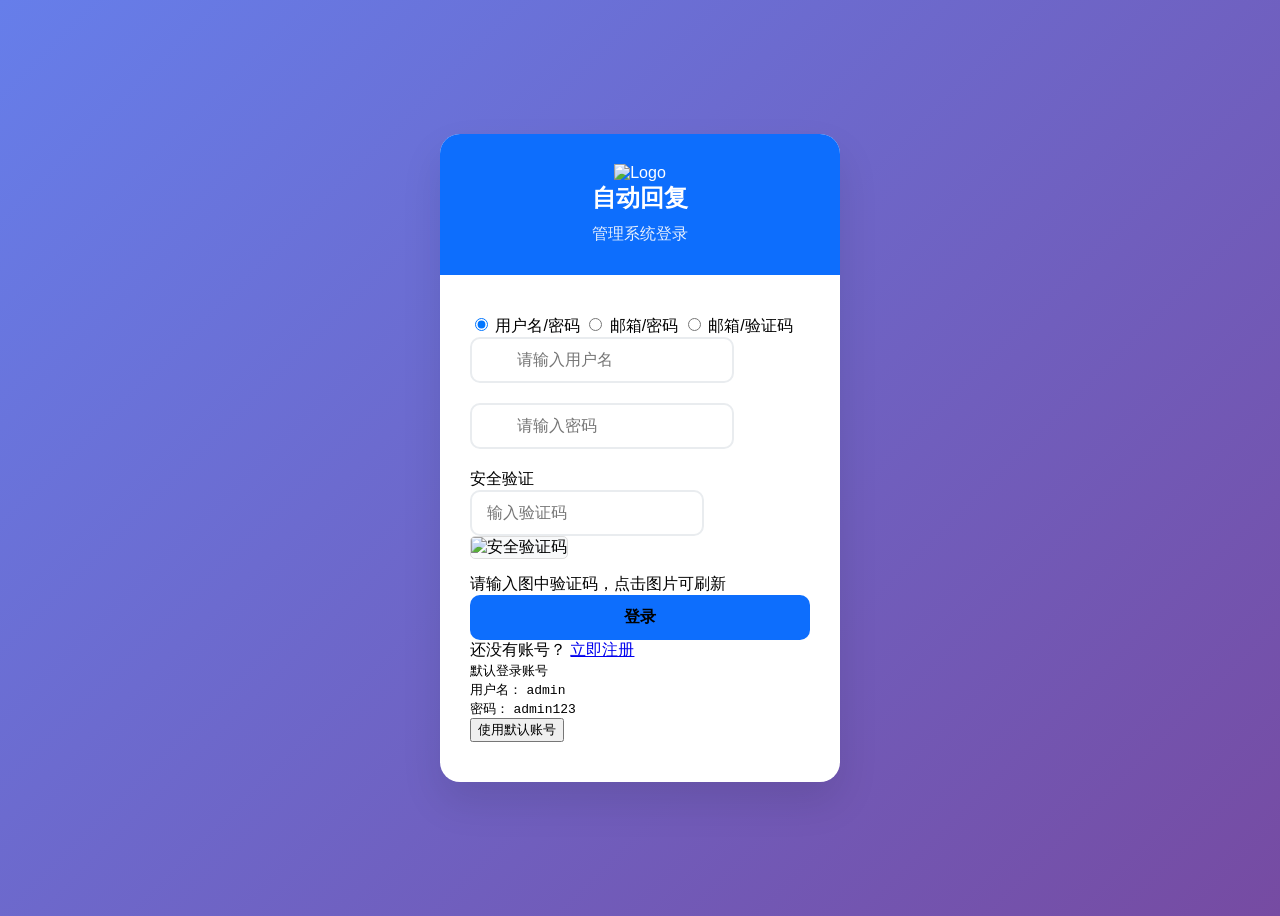
==== static/login.html @ 83820565 "feat: 发货规则支持商品ID绑定，API参数支持买家名称 - 发货规则新增item_ids字段，支持多选绑定商品（优先于关键词匹配） - API动态参数新增{buyer_name}/{send_u" ====
<!DOCTYPE html>
<html lang="zh-CN">
<head>
  <meta charset="UTF-8">
  <meta name="viewport" content="width=device-width, initial-scale=1.0">
  <title>登录 - 自动回复管理系统</title>
  <link rel="icon" type="image/png" href="/static/favicon.png">
  <link rel="stylesheet" href="/static/lib/bootstrap/bootstrap.min.css">
  <link rel="stylesheet" href="/static/lib/bootstrap-icons/bootstrap-icons.css">
  <style>
    :root {
      --primary-color: #0d6efd;
      --secondary-color: #6c757d;
      --success-color: #198754;
      --danger-color: #dc3545;
    }
    
    body {
      font-family: 'Segoe UI', Tahoma, Geneva, Verdana, sans-serif;
      background: linear-gradient(135deg, #667eea 0%, #764ba2 100%);
      min-height: 100vh;
      display: flex;
      align-items: center;
      justify-content: center;
    }
    
    .login-container {
      background: white;
      border-radius: 20px;
      box-shadow: 0 20px 40px rgba(0,0,0,0.1);
      overflow: hidden;
      width: 100%;
      max-width: 400px;
    }
    
    .login-header {
      background: var(--primary-color);
      color: white;
      padding: 30px;
      text-align: center;
    }
    
    .login-header h2 {
      margin: 0;
      font-weight: 600;
    }
    
    .login-header p {
      margin: 10px 0 0 0;
      opacity: 0.9;
    }
    
    .login-body {
      padding: 40px 30px;
    }
    
    .form-control {
      border-radius: 10px;
      border: 2px solid #e9ecef;
      padding: 12px 15px;
      font-size: 16px;
      transition: all 0.3s ease;
    }
    
    .form-control:focus {
      border-color: var(--primary-color);
      box-shadow: 0 0 0 0.25rem rgba(13, 110, 253, 0.25);
    }
    
    .btn-login {
      background: var(--primary-color);
      border: none;
      border-radius: 10px;
      padding: 12px;
      font-size: 16px;
      font-weight: 600;
      width: 100%;
      transition: all 0.3s ease;
    }
    
    .btn-login:hover {
      background: #0b5ed7;
      transform: translateY(-2px);
    }
    
    .input-group {
      position: relative;
      margin-bottom: 20px;
    }
    
    .input-group i {
      position: absolute;
      left: 15px;
      top: 50%;
      transform: translateY(-50%);
      color: var(--secondary-color);
      z-index: 10;
    }
    
    .input-group .form-control {
      padding-left: 45px;
    }
    
    .alert {
      border-radius: 10px;
      border: none;
    }
    
    .loading {
      display: none;
    }
    
    .loading.show {
      display: inline-block;
    }
  </style>
</head>
<body>
  <div class="login-container">
    <div class="login-header">
      <img src="/static/favicon.png" alt="Logo" height="64" class="mb-3">
      <h2>自动回复</h2>
      <p>管理系统登录</p>
    </div>
    
    <div class="login-body">
      <!-- 登录方式选择 -->
      <div class="login-tabs mb-4">
        <div class="btn-group w-100" role="group">
          <input type="radio" class="btn-check" name="loginType" id="usernameLogin" value="username" checked>
          <label class="btn btn-outline-primary" for="usernameLogin">用户名/密码</label>

          <input type="radio" class="btn-check" name="loginType" id="emailPasswordLogin" value="email-password">
          <label class="btn btn-outline-primary" for="emailPasswordLogin">邮箱/密码</label>

          <input type="radio" class="btn-check" name="loginType" id="emailCodeLogin" value="email-code">
          <label class="btn btn-outline-primary" for="emailCodeLogin">邮箱/验证码</label>
        </div>
      </div>

      <form id="loginForm">
        <!-- 用户名/密码登录 -->
        <div id="usernameLoginForm" class="login-form-section">
          <div class="input-group">
            <i class="bi bi-person-fill"></i>
            <input type="text" class="form-control" id="username" placeholder="请输入用户名">
          </div>

          <div class="input-group">
            <i class="bi bi-lock-fill"></i>
            <input type="password" class="form-control" id="password" placeholder="请输入密码">
          </div>
          
          <!-- 登录验证码 -->
          <div id="securityCaptchaSection" class="mb-3">
            <label class="form-label"><i class="bi bi-shield-check text-primary me-1"></i>安全验证</label>
            <div class="row g-2">
              <div class="col-7">
                <input type="text" class="form-control" id="securityCaptchaCode" placeholder="输入验证码" maxlength="4" autocomplete="off">
              </div>
              <div class="col-5">
                <div class="captcha-container" style="position: relative; height: 38px;">
                  <img id="securityCaptchaImage" src="" alt="安全验证码"
                       style="width: 100%; height: 100%; border: 1px solid #ddd; border-radius: 5px; cursor: pointer; object-fit: contain; background: #f8f9fa;"
                       onclick="refreshSecurityCaptcha()" title="点击刷新验证码">
                  <div id="securityCaptchaLoading" style="display: none; position: absolute; top: 50%; left: 50%; transform: translate(-50%, -50%);">
                    <div class="spinner-border spinner-border-sm text-primary" role="status"></div>
                  </div>
                </div>
              </div>
            </div>
            <div class="form-text text-muted">
              <i class="bi bi-info-circle me-1"></i>请输入图中验证码，点击图片可刷新
            </div>
          </div>
        </div>

        <!-- 邮箱/密码登录 -->
        <div id="emailPasswordLoginForm" class="login-form-section" style="display: none;">
          <div class="input-group">
            <i class="bi bi-envelope-fill"></i>
            <input type="email" class="form-control" id="emailForPassword" placeholder="请输入邮箱地址">
          </div>

          <div class="input-group">
            <i class="bi bi-lock-fill"></i>
            <input type="password" class="form-control" id="emailPassword" placeholder="请输入密码">
          </div>
          
          <!-- 登录验证码（邮箱密码登录用） -->
          <div id="emailSecurityCaptchaSection" class="mb-3">
            <label class="form-label"><i class="bi bi-shield-check text-primary me-1"></i>安全验证</label>
            <div class="row g-2">
              <div class="col-7">
                <input type="text" class="form-control" id="emailSecurityCaptchaCode" placeholder="输入验证码" maxlength="4" autocomplete="off">
              </div>
              <div class="col-5">
                <div class="captcha-container" style="position: relative; height: 38px;">
                  <img id="emailSecurityCaptchaImage" src="" alt="安全验证码"
                       style="width: 100%; height: 100%; border: 1px solid #ddd; border-radius: 5px; cursor: pointer; object-fit: contain; background: #f8f9fa;"
                       onclick="refreshEmailSecurityCaptcha()" title="点击刷新验证码">
                  <div id="emailSecurityCaptchaLoading" style="display: none; position: absolute; top: 50%; left: 50%; transform: translate(-50%, -50%);">
                    <div class="spinner-border spinner-border-sm text-primary" role="status"></div>
                  </div>
                </div>
              </div>
            </div>
            <div class="form-text text-muted">
              <i class="bi bi-info-circle me-1"></i>请输入图中验证码，点击图片可刷新
            </div>
          </div>
        </div>

        <!-- 邮箱/验证码登录 -->
        <div id="emailCodeLoginForm" class="login-form-section" style="display: none;">
          <div class="input-group">
            <i class="bi bi-envelope-fill"></i>
            <input type="email" class="form-control" id="emailForCode" placeholder="请输入邮箱地址">
          </div>

          <!-- 图形验证码 -->
          <div class="mb-3">
            <label class="form-label">图形验证码</label>
            <div class="row g-2">
              <div class="col-7">
                <input type="text" class="form-control" id="captchaCode" placeholder="输入4位验证码" maxlength="4">
              </div>
              <div class="col-5">
                <div class="captcha-container" style="position: relative;">
                  <img id="captchaImage" src="" alt="图形验证码"
                       style="width: 100%; height: 38px; border: 1px solid #ddd; border-radius: 5px; cursor: pointer;"
                       onclick="refreshCaptcha()">
                  <div id="captchaLoading" class="text-center" style="display: none; position: absolute; top: 50%; left: 50%; transform: translate(-50%, -50%);">
                    <div class="spinner-border spinner-border-sm" role="status"></div>
                  </div>
                </div>
              </div>
            </div>
            <div class="form-text">
              <span id="captchaStatus">请输入图形验证码，点击图片可刷新</span>
            </div>
          </div>

          <!-- 邮箱验证码 -->
          <div class="input-group">
            <input type="text" class="form-control" id="verificationCode" placeholder="输入6位验证码" maxlength="6">
            <button type="button" class="btn btn-outline-secondary" id="sendCodeBtn" onclick="sendVerificationCode()" disabled>
              发送验证码
            </button>
          </div>
          <div class="form-text mb-3">
            <span id="codeStatus">请先验证图形验证码</span>
          </div>
        </div>

        <div id="errorAlert" class="alert alert-danger d-none" role="alert">
          <i class="bi bi-exclamation-triangle-fill me-2"></i>
          <span id="errorMessage"></span>
        </div>

        <button type="submit" class="btn btn-primary btn-login">
          <span class="loading spinner-border spinner-border-sm me-2" role="status"></span>
          <span id="loginText">登录</span>
        </button>
      </form>

      <!-- 注册链接 -->
      <div id="registerSection" class="text-center mt-3">
        <span class="text-muted">还没有账号？</span>
        <a href="/register.html" class="text-decoration-none">
          <i class="bi bi-person-plus me-1"></i>立即注册
        </a>
      </div>

      <!-- 默认账号提示 -->
      <div id="defaultLoginInfo" class="mt-4 p-3 bg-light rounded-3">
        <div class="text-center">
          <small class="text-muted">
            <i class="bi bi-info-circle me-1"></i>
            默认登录账号
          </small>
        </div>
        <div class="mt-2">
          <div class="d-flex justify-content-between align-items-center mb-1">
            <small class="text-muted">用户名：</small>
            <code class="bg-white px-2 py-1 rounded">admin</code>
          </div>
          <div class="d-flex justify-content-between align-items-center">
            <small class="text-muted">密码：</small>
            <code class="bg-white px-2 py-1 rounded">admin123</code>
          </div>
        </div>
        <div class="text-center mt-2">
          <button type="button" class="btn btn-sm btn-outline-primary" onclick="fillDefaultCredentials()">
            <i class="bi bi-arrow-down-circle me-1"></i>
            使用默认账号
          </button>
        </div>
      </div>

    </div>
  </div>

  <script src="/static/lib/bootstrap/bootstrap.bundle.min.js"></script>
  <script>
    const loginForm = document.getElementById('loginForm');
    const errorAlert = document.getElementById('errorAlert');
    const errorMessage = document.getElementById('errorMessage');
    const loading = document.querySelector('.loading');
    const loginText = document.getElementById('loginText');

    // 安全验证码相关变量
    let securityCaptchaId = null;
    let emailSecurityCaptchaId = null;
    let securityCaptchaRequired = true;  // 默认需要验证码，会通过API检查
    let loginCaptchaEnabled = true;  // 登录验证码是否启用

    // 检查登录验证码是否启用
    async function checkLoginCaptchaEnabled() {
      try {
        const response = await fetch('/api/login-captcha-enabled');
        const result = await response.json();
        loginCaptchaEnabled = result.enabled;
        securityCaptchaRequired = result.enabled;

        // 根据设置显示或隐藏验证码区域
        const securityCaptchaSection = document.getElementById('securityCaptchaSection');
        const emailSecurityCaptchaSection = document.getElementById('emailSecurityCaptchaSection');

        if (!loginCaptchaEnabled) {
          if (securityCaptchaSection) securityCaptchaSection.style.display = 'none';
          if (emailSecurityCaptchaSection) emailSecurityCaptchaSection.style.display = 'none';
        } else {
          // 根据当前登录方式显示验证码
          const loginType = document.querySelector('input[name="loginType"]:checked')?.value;
          if (loginType === 'username' && securityCaptchaSection) {
            securityCaptchaSection.style.display = 'block';
          } else if (loginType === 'email-password' && emailSecurityCaptchaSection) {
            emailSecurityCaptchaSection.style.display = 'block';
          }
        }

        return loginCaptchaEnabled;
      } catch (error) {
        console.error('检查登录验证码状态失败:', error);
        return true; // 出错时默认需要验证码
      }
    }
    
    function showError(message) {
      errorMessage.textContent = message;
      errorAlert.classList.remove('d-none');
    }
    
    function hideError() {
      errorAlert.classList.add('d-none');
    }
    
    function setLoading(isLoading) {
      if (isLoading) {
        loading.classList.add('show');
        loginText.textContent = '登录中...';
        loginForm.querySelector('button').disabled = true;
      } else {
        loading.classList.remove('show');
        loginText.textContent = '登录';
        loginForm.querySelector('button').disabled = false;
      }
    }
    
    // 检查是否需要安全验证码
    async function checkSecurityCaptchaRequired() {
      try {
        const response = await fetch('/captcha/check-required');
        const result = await response.json();
        securityCaptchaRequired = result.required;
        
        if (result.required) {
          showSecurityCaptcha();
        }
        
        return result.required;
      } catch (error) {
        console.error('检查验证码状态失败:', error);
        return false;
      }
    }
    
    // 显示安全验证码
    function showSecurityCaptcha() {
      const loginType = document.querySelector('input[name="loginType"]:checked').value;
      
      if (loginType === 'username') {
        document.getElementById('securityCaptchaSection').style.display = 'block';
        loadSecurityCaptcha();
      } else if (loginType === 'email-password') {
        document.getElementById('emailSecurityCaptchaSection').style.display = 'block';
        loadEmailSecurityCaptcha();
      }
      
      securityCaptchaRequired = true;
    }
    
    // 加载安全验证码（用户名登录）
    async function loadSecurityCaptcha() {
      const captchaImage = document.getElementById('securityCaptchaImage');
      const captchaLoading = document.getElementById('securityCaptchaLoading');
      
      captchaLoading.style.display = 'block';
      captchaImage.style.opacity = '0.5';
      
      try {
        const response = await fetch('/captcha/generate');
        
        // 获取验证码ID
        securityCaptchaId = response.headers.get('X-Captcha-Id');
        
        // 获取图片
        const blob = await response.blob();
        const imageUrl = URL.createObjectURL(blob);
        captchaImage.src = imageUrl;
        
        // 清空输入框
        document.getElementById('securityCaptchaCode').value = '';
        
      } catch (error) {
        console.error('加载安全验证码失败:', error);
      } finally {
        captchaLoading.style.display = 'none';
        captchaImage.style.opacity = '1';
      }
    }
    
    // 刷新安全验证码
    function refreshSecurityCaptcha() {
      loadSecurityCaptcha();
    }
    
    // 加载安全验证码（邮箱密码登录）
    async function loadEmailSecurityCaptcha() {
      const captchaImage = document.getElementById('emailSecurityCaptchaImage');
      const captchaLoading = document.getElementById('emailSecurityCaptchaLoading');
      
      captchaLoading.style.display = 'block';
      captchaImage.style.opacity = '0.5';
      
      try {
        const response = await fetch('/captcha/generate');
        
        // 获取验证码ID
        emailSecurityCaptchaId = response.headers.get('X-Captcha-Id');
        
        // 获取图片
        const blob = await response.blob();
        const imageUrl = URL.createObjectURL(blob);
        captchaImage.src = imageUrl;
        
        // 清空输入框
        document.getElementById('emailSecurityCaptchaCode').value = '';
        
      } catch (error) {
        console.error('加载安全验证码失败:', error);
      } finally {
        captchaLoading.style.display = 'none';
        captchaImage.style.opacity = '1';
      }
    }
    
    // 刷新邮箱登录安全验证码
    function refreshEmailSecurityCaptcha() {
      loadEmailSecurityCaptcha();
    }

    // 填充默认登录凭据
    function fillDefaultCredentials() {
      document.getElementById('username').value = 'admin';
      document.getElementById('password').value = 'admin123';
      hideError();

      // 添加一个小动画效果
      const usernameInput = document.getElementById('username');
      const passwordInput = document.getElementById('password');

      usernameInput.style.backgroundColor = '#e3f2fd';
      passwordInput.style.backgroundColor = '#e3f2fd';

      setTimeout(() => {
        usernameInput.style.backgroundColor = '';
        passwordInput.style.backgroundColor = '';
      }, 1000);
    }
    
    loginForm.addEventListener('submit', async (e) => {
      e.preventDefault();
      hideError();
      setLoading(true);

      const loginType = document.querySelector('input[name="loginType"]:checked').value;
      let loginData = {};

      try {
        if (loginType === 'username') {
          const username = document.getElementById('username').value;
          const password = document.getElementById('password').value;

          if (!username || !password) {
            showError('请输入用户名和密码');
            return;
          }

          loginData = { username, password };

          // 只有在验证码启用时才验证
          if (loginCaptchaEnabled) {
            const captchaCode = document.getElementById('securityCaptchaCode').value.trim();
            if (!captchaCode) {
              showError('请输入验证码');
              return;
            }
            loginData.captcha_id = securityCaptchaId;
            loginData.captcha_code = captchaCode;
          }
          
        } else if (loginType === 'email-password') {
          const email = document.getElementById('emailForPassword').value;
          const password = document.getElementById('emailPassword').value;

          if (!email || !password) {
            showError('请输入邮箱和密码');
            return;
          }

          if (!validateEmail(email)) {
            showError('请输入有效的邮箱地址');
            return;
          }

          loginData = { email, password };

          // 只有在验证码启用时才验证
          if (loginCaptchaEnabled) {
            const emailCaptchaCode = document.getElementById('emailSecurityCaptchaCode').value.trim();
            if (!emailCaptchaCode) {
              showError('请输入验证码');
              return;
            }
            loginData.captcha_id = emailSecurityCaptchaId;
            loginData.captcha_code = emailCaptchaCode;
          }
          
        } else if (loginType === 'email-code') {
          const email = document.getElementById('emailForCode').value;
          const verificationCode = document.getElementById('verificationCode').value;

          if (!captchaVerified) {
            showError('请先验证图形验证码');
            return;
          }

          if (!email) {
            showError('请输入邮箱地址');
            return;
          }

          if (!validateEmail(email)) {
            showError('请输入有效的邮箱地址');
            return;
          }

          if (!verificationCode || verificationCode.length !== 6) {
            showError('请输入6位验证码');
            return;
          }

          loginData = { email, verification_code: verificationCode };
        }

        const response = await fetch('/login', {
          method: 'POST',
          headers: {
            'Content-Type': 'application/json',
          },
          body: JSON.stringify(loginData)
        });

        const result = await response.json();

        if (result.success) {
          // 保存token到localStorage
          localStorage.setItem('auth_token', result.token);

          // 保存用户信息到localStorage
          const userInfo = {
            user_id: result.user_id,
            username: result.username,
            is_admin: result.is_admin
          };
          localStorage.setItem('user_info', JSON.stringify(userInfo));

          // 检查是否有重定向URL
          const redirectUrl = localStorage.getItem('redirectAfterLogin');
          if (redirectUrl) {
            // 清除重定向URL
            localStorage.removeItem('redirectAfterLogin');
            // 跳转到原来的页面
            window.location.href = redirectUrl;
          } else {
            // 默认跳转到管理页面
            window.location.href = '/admin';
          }
        } else {
          showError(result.message);

          // 登录失败，刷新验证码（仅在验证码启用时）
          if (loginCaptchaEnabled) {
            if (loginType === 'username') {
              refreshSecurityCaptcha();
            } else if (loginType === 'email-password') {
              refreshEmailSecurityCaptcha();
            }
          }
        }
      } catch (error) {
        showError('登录失败，请检查网络连接');
      } finally {
        setLoading(false);
      }
    });
    
    // 检查是否已经登录
    const token = localStorage.getItem('auth_token');
    if (token) {
      // 验证token是否有效
      fetch('/verify', {
        headers: {
          'Authorization': `Bearer ${token}`
        }
      })
      .then(response => response.json())
      .then(result => {
        if (result.authenticated) {
          window.location.href = '/admin';
        }
      })
      .catch(() => {
        // token无效，清除
        localStorage.removeItem('auth_token');
      });
    }

    // 登录方式切换相关变量
    let captchaVerified = false;
    let countdownTimer = null;
    let countdownSeconds = 0;
    let sessionId = generateSessionId();

    // 生成会话ID
    function generateSessionId() {
      return 'session_' + Math.random().toString(36).substr(2, 9) + '_' + Date.now();
    }

    // 登录方式切换
    function switchLoginType() {
      const loginType = document.querySelector('input[name="loginType"]:checked').value;

      // 隐藏所有表单
      document.querySelectorAll('.login-form-section').forEach(section => {
        section.style.display = 'none';
      });

      // 显示对应表单并加载验证码（仅在验证码启用时）
      if (loginType === 'username') {
        document.getElementById('usernameLoginForm').style.display = 'block';
        // 根据验证码设置显示/隐藏验证码区域
        const securityCaptchaSection = document.getElementById('securityCaptchaSection');
        if (loginCaptchaEnabled) {
          securityCaptchaSection.style.display = 'block';
          loadSecurityCaptcha();
        } else {
          securityCaptchaSection.style.display = 'none';
        }
      } else if (loginType === 'email-password') {
        document.getElementById('emailPasswordLoginForm').style.display = 'block';
        // 根据验证码设置显示/隐藏验证码区域
        const emailSecurityCaptchaSection = document.getElementById('emailSecurityCaptchaSection');
        if (loginCaptchaEnabled) {
          emailSecurityCaptchaSection.style.display = 'block';
          loadEmailSecurityCaptcha();
        } else {
          emailSecurityCaptchaSection.style.display = 'none';
        }
      } else if (loginType === 'email-code') {
        document.getElementById('emailCodeLoginForm').style.display = 'block';
        // 每次切换到邮箱验证码登录时都加载验证码
        loadCaptcha();
      }

      hideError();
    }

    // 加载图形验证码
    async function loadCaptcha() {
      const captchaImage = document.getElementById('captchaImage');
      const captchaLoading = document.getElementById('captchaLoading');
      const captchaStatus = document.getElementById('captchaStatus');

      captchaLoading.style.display = 'block';
      captchaImage.style.display = 'none';

      try {
        const response = await fetch('/generate-captcha', {
          method: 'POST',
          headers: {
            'Content-Type': 'application/json'
          },
          body: JSON.stringify({ session_id: sessionId })
        });

        const result = await response.json();

        if (result.success) {
          captchaImage.src = result.captcha_image;
          captchaStatus.textContent = '请输入图形验证码，点击图片可刷新';
          captchaVerified = false;
          updateSendCodeButton();
        } else {
          captchaStatus.textContent = '图形验证码加载失败，请刷新页面重试';
        }
      } catch (error) {
        console.error('加载图形验证码失败:', error);
        captchaStatus.textContent = '图形验证码加载失败，请检查网络连接';
      } finally {
        captchaLoading.style.display = 'none';
        captchaImage.style.display = 'block';
      }
    }

    // 刷新图形验证码
    function refreshCaptcha() {
      loadCaptcha();
    }

    // 验证图形验证码
    async function verifyCaptcha() {
      const captchaCode = document.getElementById('captchaCode').value.trim();
      const captchaStatus = document.getElementById('captchaStatus');

      if (!captchaCode) {
        captchaStatus.textContent = '请输入图形验证码';
        captchaVerified = false;
        updateSendCodeButton();
        return;
      }

      try {
        const response = await fetch('/verify-captcha', {
          method: 'POST',
          headers: {
            'Content-Type': 'application/json'
          },
          body: JSON.stringify({
            session_id: sessionId,
            captcha_code: captchaCode
          })
        });

        const result = await response.json();

        if (result.success) {
          captchaStatus.innerHTML = '<span style="color: green;">✓ 图形验证码验证成功</span>';
          captchaVerified = true;
        } else {
          captchaStatus.innerHTML = '<span style="color: red;">✗ 图形验证码错误，请重新输入</span>';
          captchaVerified = false;
          refreshCaptcha(); // 自动刷新验证码
        }

        updateSendCodeButton();

      } catch (error) {
        console.error('验证图形验证码失败:', error);
        captchaStatus.innerHTML = '<span style="color: red;">验证失败，请检查网络连接</span>';
        captchaVerified = false;
        updateSendCodeButton();
      }
    }

    // 更新发送验证码按钮状态
    function updateSendCodeButton() {
      const sendCodeBtn = document.getElementById('sendCodeBtn');
      const email = document.getElementById('emailForCode').value.trim();
      const codeStatus = document.getElementById('codeStatus');

      if (captchaVerified && email && validateEmail(email)) {
        sendCodeBtn.disabled = false;
        codeStatus.textContent = '图形验证码已验证，可以发送邮箱验证码';
      } else {
        sendCodeBtn.disabled = true;
        if (!captchaVerified) {
          codeStatus.textContent = '请先验证图形验证码';
        } else if (!email) {
          codeStatus.textContent = '请先输入邮箱地址';
        } else if (!validateEmail(email)) {
          codeStatus.textContent = '请输入有效的邮箱地址';
        }
      }
    }

    // 邮箱格式验证
    function validateEmail(email) {
      const emailRegex = /^[^\s@]+@[^\s@]+\.[^\s@]+$/;
      return emailRegex.test(email);
    }

    // 开始倒计时
    function startCountdown() {
      countdownSeconds = 60;
      const sendCodeBtn = document.getElementById('sendCodeBtn');
      const codeStatus = document.getElementById('codeStatus');

      sendCodeBtn.disabled = true;

      countdownTimer = setInterval(() => {
        countdownSeconds--;
        sendCodeBtn.textContent = `重新发送 (${countdownSeconds}s)`;
        codeStatus.innerHTML = `<span class="countdown">验证码已发送，${countdownSeconds}秒后可重新发送</span>`;

        if (countdownSeconds <= 0) {
          clearInterval(countdownTimer);
          sendCodeBtn.disabled = false;
          sendCodeBtn.textContent = '发送验证码';
          codeStatus.textContent = '可以重新发送验证码';
        }
      }, 1000);
    }

    // 发送邮箱验证码
    async function sendVerificationCode() {
      const email = document.getElementById('emailForCode').value.trim();

      if (!captchaVerified) {
        showError('请先验证图形验证码');
        return;
      }

      if (!email) {
        showError('请先输入邮箱地址');
        return;
      }

      if (!validateEmail(email)) {
        showError('请输入有效的邮箱地址');
        return;
      }

      try {
        const response = await fetch('/send-verification-code', {
          method: 'POST',
          headers: {
            'Content-Type': 'application/json'
          },
          body: JSON.stringify({
            email: email,
            type: 'login',
            session_id: sessionId
          })
        });

        const result = await response.json();

        if (result.success) {
          startCountdown();
        } else {
          showError(result.message);
        }
      } catch (error) {
        console.error('发送验证码失败:', error);
        showError('发送验证码失败，请检查网络连接');
      }
    }

    // 检查注册状态
    async function checkRegistrationStatus() {
      try {
        const response = await fetch('/registration-status');
        if (response.ok) {
          const data = await response.json();
          const registerSection = document.getElementById('registerSection');
          if (registerSection) {
            registerSection.style.display = data.enabled ? 'block' : 'none';
          }
        }
      } catch (error) {
        console.error('检查注册状态失败:', error);
        // 出错时默认显示注册链接
      }
    }

    // 检查默认登录信息显示状态
    async function checkLoginInfoStatus() {
      try {
        const response = await fetch('/login-info-status');
        const result = await response.json();

        const defaultLoginInfo = document.getElementById('defaultLoginInfo');
        if (result.enabled) {
          defaultLoginInfo.style.display = 'block';
        } else {
          defaultLoginInfo.style.display = 'none';
        }
      } catch (error) {
        console.error('检查登录信息显示状态失败:', error);
        // 出错时默认显示
        document.getElementById('defaultLoginInfo').style.display = 'block';
      }
    }

    // 事件监听器
    document.addEventListener('DOMContentLoaded', async function() {
      // 检查注册状态
      checkRegistrationStatus();

      // 检查默认登录信息显示状态
      checkLoginInfoStatus();

      // 检查登录验证码是否启用
      await checkLoginCaptchaEnabled();

      // 如果验证码启用，加载登录验证码（用户名登录是默认选中的）
      if (loginCaptchaEnabled) {
        loadSecurityCaptcha();
      }

      // 登录方式切换
      document.querySelectorAll('input[name="loginType"]').forEach(radio => {
        radio.addEventListener('change', switchLoginType);
      });

      // 图形验证码输入框事件（邮箱验证码登录用）
      const captchaCodeInput = document.getElementById('captchaCode');
      if (captchaCodeInput) {
        captchaCodeInput.addEventListener('input', function() {
          if (this.value.length === 4) {
            verifyCaptcha();
          } else {
            captchaVerified = false;
            updateSendCodeButton();
            document.getElementById('captchaStatus').textContent = '请输入4位图形验证码';
          }
        });
      }

      // 邮箱输入框事件
      const emailForCodeInput = document.getElementById('emailForCode');
      if (emailForCodeInput) {
        emailForCodeInput.addEventListener('input', updateSendCodeButton);
      }
    });
  </script>
</body>
</html>
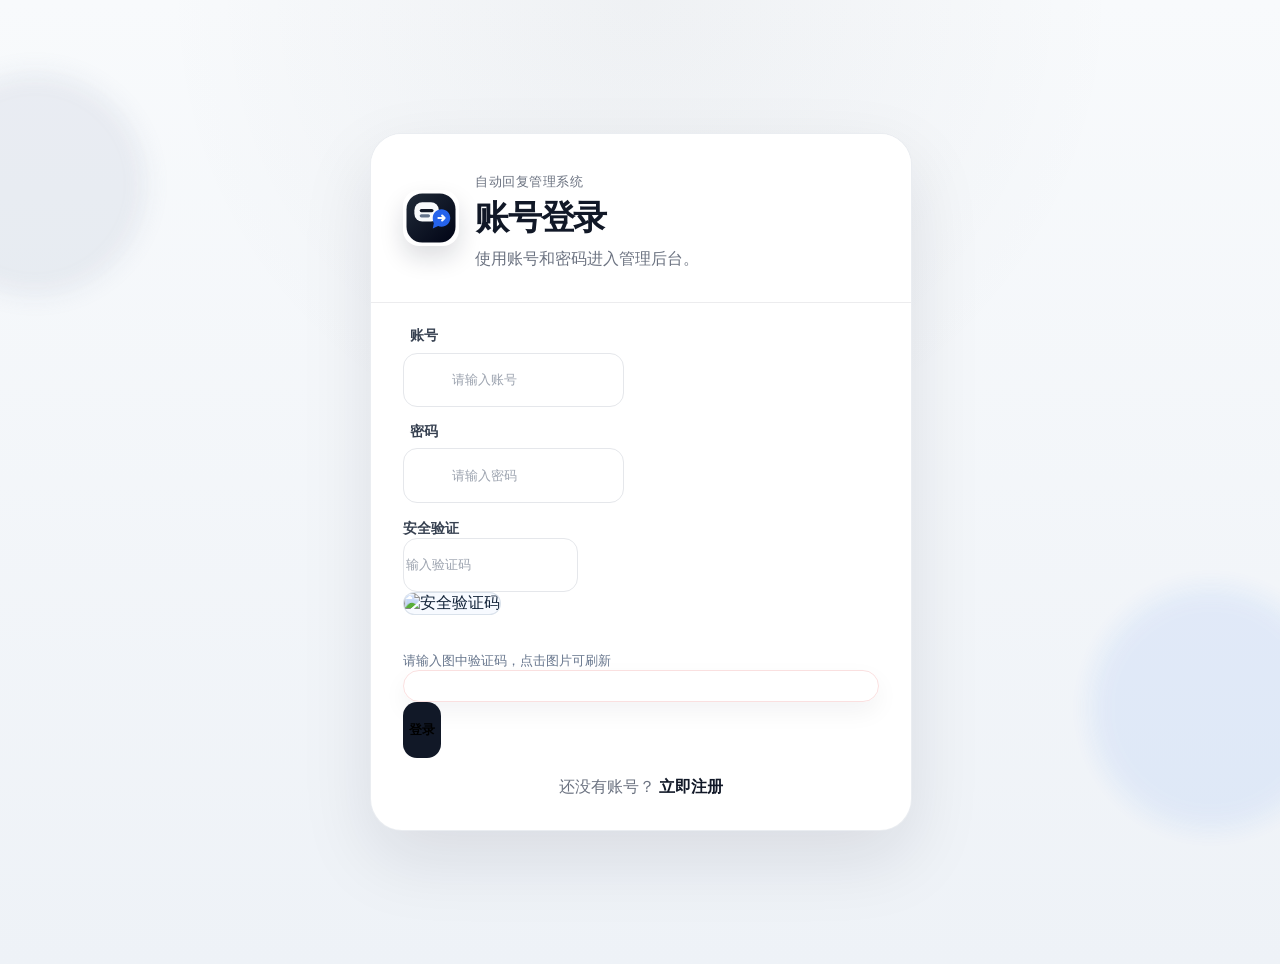
==== commit 036edf84: "feat: refresh admin console ui" ====
--- a/static/login.html
+++ b/static/login.html
@@ -4,167 +4,56 @@
   <meta charset="UTF-8">
   <meta name="viewport" content="width=device-width, initial-scale=1.0">
   <title>登录 - 自动回复管理系统</title>
-  <link rel="icon" type="image/png" href="/static/favicon.png">
+  <link rel="icon" type="image/svg+xml" href="/static/brand-mark.svg">
   <link rel="stylesheet" href="/static/lib/bootstrap/bootstrap.min.css">
   <link rel="stylesheet" href="/static/lib/bootstrap-icons/bootstrap-icons.css">
-  <style>
-    :root {
-      --primary-color: #0d6efd;
-      --secondary-color: #6c757d;
-      --success-color: #198754;
-      --danger-color: #dc3545;
-    }
-    
-    body {
-      font-family: 'Segoe UI', Tahoma, Geneva, Verdana, sans-serif;
-      background: linear-gradient(135deg, #667eea 0%, #764ba2 100%);
-      min-height: 100vh;
-      display: flex;
-      align-items: center;
-      justify-content: center;
-    }
-    
-    .login-container {
-      background: white;
-      border-radius: 20px;
-      box-shadow: 0 20px 40px rgba(0,0,0,0.1);
-      overflow: hidden;
-      width: 100%;
-      max-width: 400px;
-    }
-    
-    .login-header {
-      background: var(--primary-color);
-      color: white;
-      padding: 30px;
-      text-align: center;
-    }
-    
-    .login-header h2 {
-      margin: 0;
-      font-weight: 600;
-    }
-    
-    .login-header p {
-      margin: 10px 0 0 0;
-      opacity: 0.9;
-    }
-    
-    .login-body {
-      padding: 40px 30px;
-    }
-    
-    .form-control {
-      border-radius: 10px;
-      border: 2px solid #e9ecef;
-      padding: 12px 15px;
-      font-size: 16px;
-      transition: all 0.3s ease;
-    }
-    
-    .form-control:focus {
-      border-color: var(--primary-color);
-      box-shadow: 0 0 0 0.25rem rgba(13, 110, 253, 0.25);
-    }
-    
-    .btn-login {
-      background: var(--primary-color);
-      border: none;
-      border-radius: 10px;
-      padding: 12px;
-      font-size: 16px;
-      font-weight: 600;
-      width: 100%;
-      transition: all 0.3s ease;
-    }
-    
-    .btn-login:hover {
-      background: #0b5ed7;
-      transform: translateY(-2px);
-    }
-    
-    .input-group {
-      position: relative;
-      margin-bottom: 20px;
-    }
-    
-    .input-group i {
-      position: absolute;
-      left: 15px;
-      top: 50%;
-      transform: translateY(-50%);
-      color: var(--secondary-color);
-      z-index: 10;
-    }
-    
-    .input-group .form-control {
-      padding-left: 45px;
-    }
-    
-    .alert {
-      border-radius: 10px;
-      border: none;
-    }
-    
-    .loading {
-      display: none;
-    }
-    
-    .loading.show {
-      display: inline-block;
-    }
-  </style>
+  <link rel="stylesheet" href="/static/css/auth.css">
 </head>
-<body>
-  <div class="login-container">
-    <div class="login-header">
-      <img src="/static/favicon.png" alt="Logo" height="64" class="mb-3">
-      <h2>自动回复</h2>
-      <p>管理系统登录</p>
-    </div>
-    
-    <div class="login-body">
-      <!-- 登录方式选择 -->
-      <div class="login-tabs mb-4">
-        <div class="btn-group w-100" role="group">
-          <input type="radio" class="btn-check" name="loginType" id="usernameLogin" value="username" checked>
-          <label class="btn btn-outline-primary" for="usernameLogin">用户名/密码</label>
-
-          <input type="radio" class="btn-check" name="loginType" id="emailPasswordLogin" value="email-password">
-          <label class="btn btn-outline-primary" for="emailPasswordLogin">邮箱/密码</label>
-
-          <input type="radio" class="btn-check" name="loginType" id="emailCodeLogin" value="email-code">
-          <label class="btn btn-outline-primary" for="emailCodeLogin">邮箱/验证码</label>
-        </div>
+<body class="auth-page auth-page--login">
+  <main class="auth-shell auth-shell--single">
+    <section class="login-container auth-card">
+      <div class="login-header auth-card-header auth-card-header--minimal">
+        <a class="auth-card-brand auth-card-brand--compact auth-brand-link" href="/login.html">
+          <img src="/static/brand-mark.svg" alt="自动回复管理系统标识">
+          <div>
+            <p class="auth-card-eyebrow">自动回复管理系统</p>
+            <h1>账号登录</h1>
+            <p>使用账号和密码进入管理后台。</p>
+          </div>
+        </a>
       </div>
 
-      <form id="loginForm">
-        <!-- 用户名/密码登录 -->
-        <div id="usernameLoginForm" class="login-form-section">
-          <div class="input-group">
+      <div class="login-body">
+        <form id="loginForm" novalidate>
+          <label class="auth-field-label" for="username">
+            <i class="bi bi-person-circle"></i>账号
+          </label>
+          <div class="input-group auth-input">
             <i class="bi bi-person-fill"></i>
-            <input type="text" class="form-control" id="username" placeholder="请输入用户名">
-          </div>
-
-          <div class="input-group">
+            <input type="text" class="form-control" id="username" placeholder="请输入账号" autocomplete="username" required>
+          </div>
+
+          <label class="auth-field-label" for="password">
+            <i class="bi bi-key"></i>密码
+          </label>
+          <div class="input-group auth-input">
             <i class="bi bi-lock-fill"></i>
-            <input type="password" class="form-control" id="password" placeholder="请输入密码">
-          </div>
-          
-          <!-- 登录验证码 -->
-          <div id="securityCaptchaSection" class="mb-3">
-            <label class="form-label"><i class="bi bi-shield-check text-primary me-1"></i>安全验证</label>
+            <input type="password" class="form-control" id="password" placeholder="请输入密码" autocomplete="current-password" required>
+          </div>
+
+          <div id="securityCaptchaSection" class="mb-3" hidden>
+            <label class="form-label" for="securityCaptchaCode">
+              <i class="bi bi-shield-check me-1"></i>安全验证
+            </label>
             <div class="row g-2">
               <div class="col-7">
-                <input type="text" class="form-control" id="securityCaptchaCode" placeholder="输入验证码" maxlength="4" autocomplete="off">
+                <input type="text" class="form-control" id="securityCaptchaCode" placeholder="输入验证码" maxlength="4" autocomplete="off" inputmode="latin">
               </div>
               <div class="col-5">
-                <div class="captcha-container" style="position: relative; height: 38px;">
-                  <img id="securityCaptchaImage" src="" alt="安全验证码"
-                       style="width: 100%; height: 100%; border: 1px solid #ddd; border-radius: 5px; cursor: pointer; object-fit: contain; background: #f8f9fa;"
-                       onclick="refreshSecurityCaptcha()" title="点击刷新验证码">
-                  <div id="securityCaptchaLoading" style="display: none; position: absolute; top: 50%; left: 50%; transform: translate(-50%, -50%);">
-                    <div class="spinner-border spinner-border-sm text-primary" role="status"></div>
+                <div class="captcha-container captcha-frame">
+                  <img id="securityCaptchaImage" class="captcha-image" src="" alt="安全验证码" onclick="refreshSecurityCaptcha()" title="点击刷新验证码">
+                  <div id="securityCaptchaLoading" class="captcha-loading">
+                    <div class="spinner-border spinner-border-sm text-primary" role="status" aria-hidden="true"></div>
                   </div>
                 </div>
               </div>
@@ -173,256 +62,137 @@
               <i class="bi bi-info-circle me-1"></i>请输入图中验证码，点击图片可刷新
             </div>
           </div>
-        </div>
-
-        <!-- 邮箱/密码登录 -->
-        <div id="emailPasswordLoginForm" class="login-form-section" style="display: none;">
-          <div class="input-group">
-            <i class="bi bi-envelope-fill"></i>
-            <input type="email" class="form-control" id="emailForPassword" placeholder="请输入邮箱地址">
-          </div>
-
-          <div class="input-group">
-            <i class="bi bi-lock-fill"></i>
-            <input type="password" class="form-control" id="emailPassword" placeholder="请输入密码">
-          </div>
-          
-          <!-- 登录验证码（邮箱密码登录用） -->
-          <div id="emailSecurityCaptchaSection" class="mb-3">
-            <label class="form-label"><i class="bi bi-shield-check text-primary me-1"></i>安全验证</label>
-            <div class="row g-2">
-              <div class="col-7">
-                <input type="text" class="form-control" id="emailSecurityCaptchaCode" placeholder="输入验证码" maxlength="4" autocomplete="off">
-              </div>
-              <div class="col-5">
-                <div class="captcha-container" style="position: relative; height: 38px;">
-                  <img id="emailSecurityCaptchaImage" src="" alt="安全验证码"
-                       style="width: 100%; height: 100%; border: 1px solid #ddd; border-radius: 5px; cursor: pointer; object-fit: contain; background: #f8f9fa;"
-                       onclick="refreshEmailSecurityCaptcha()" title="点击刷新验证码">
-                  <div id="emailSecurityCaptchaLoading" style="display: none; position: absolute; top: 50%; left: 50%; transform: translate(-50%, -50%);">
-                    <div class="spinner-border spinner-border-sm text-primary" role="status"></div>
-                  </div>
-                </div>
-              </div>
-            </div>
-            <div class="form-text text-muted">
-              <i class="bi bi-info-circle me-1"></i>请输入图中验证码，点击图片可刷新
-            </div>
-          </div>
-        </div>
-
-        <!-- 邮箱/验证码登录 -->
-        <div id="emailCodeLoginForm" class="login-form-section" style="display: none;">
-          <div class="input-group">
-            <i class="bi bi-envelope-fill"></i>
-            <input type="email" class="form-control" id="emailForCode" placeholder="请输入邮箱地址">
-          </div>
-
-          <!-- 图形验证码 -->
-          <div class="mb-3">
-            <label class="form-label">图形验证码</label>
-            <div class="row g-2">
-              <div class="col-7">
-                <input type="text" class="form-control" id="captchaCode" placeholder="输入4位验证码" maxlength="4">
-              </div>
-              <div class="col-5">
-                <div class="captcha-container" style="position: relative;">
-                  <img id="captchaImage" src="" alt="图形验证码"
-                       style="width: 100%; height: 38px; border: 1px solid #ddd; border-radius: 5px; cursor: pointer;"
-                       onclick="refreshCaptcha()">
-                  <div id="captchaLoading" class="text-center" style="display: none; position: absolute; top: 50%; left: 50%; transform: translate(-50%, -50%);">
-                    <div class="spinner-border spinner-border-sm" role="status"></div>
-                  </div>
-                </div>
-              </div>
-            </div>
-            <div class="form-text">
-              <span id="captchaStatus">请输入图形验证码，点击图片可刷新</span>
-            </div>
-          </div>
-
-          <!-- 邮箱验证码 -->
-          <div class="input-group">
-            <input type="text" class="form-control" id="verificationCode" placeholder="输入6位验证码" maxlength="6">
-            <button type="button" class="btn btn-outline-secondary" id="sendCodeBtn" onclick="sendVerificationCode()" disabled>
-              发送验证码
-            </button>
-          </div>
-          <div class="form-text mb-3">
-            <span id="codeStatus">请先验证图形验证码</span>
-          </div>
-        </div>
-
-        <div id="errorAlert" class="alert alert-danger d-none" role="alert">
-          <i class="bi bi-exclamation-triangle-fill me-2"></i>
-          <span id="errorMessage"></span>
-        </div>
-
-        <button type="submit" class="btn btn-primary btn-login">
-          <span class="loading spinner-border spinner-border-sm me-2" role="status"></span>
-          <span id="loginText">登录</span>
-        </button>
-      </form>
-
-      <!-- 注册链接 -->
-      <div id="registerSection" class="text-center mt-3">
-        <span class="text-muted">还没有账号？</span>
-        <a href="/register.html" class="text-decoration-none">
-          <i class="bi bi-person-plus me-1"></i>立即注册
-        </a>
-      </div>
-
-      <!-- 默认账号提示 -->
-      <div id="defaultLoginInfo" class="mt-4 p-3 bg-light rounded-3">
-        <div class="text-center">
-          <small class="text-muted">
-            <i class="bi bi-info-circle me-1"></i>
-            默认登录账号
-          </small>
-        </div>
-        <div class="mt-2">
-          <div class="d-flex justify-content-between align-items-center mb-1">
-            <small class="text-muted">用户名：</small>
-            <code class="bg-white px-2 py-1 rounded">admin</code>
-          </div>
-          <div class="d-flex justify-content-between align-items-center">
-            <small class="text-muted">密码：</small>
-            <code class="bg-white px-2 py-1 rounded">admin123</code>
-          </div>
-        </div>
-        <div class="text-center mt-2">
-          <button type="button" class="btn btn-sm btn-outline-primary" onclick="fillDefaultCredentials()">
-            <i class="bi bi-arrow-down-circle me-1"></i>
-            使用默认账号
+
+          <div id="errorAlert" class="alert alert-danger d-none" role="alert" aria-live="polite">
+            <i class="bi bi-exclamation-triangle-fill me-2"></i>
+            <span id="errorMessage"></span>
+          </div>
+
+          <button type="submit" class="btn btn-primary btn-login w-100">
+            <span class="loading spinner-border spinner-border-sm me-2" role="status" aria-hidden="true"></span>
+            <span id="loginText">登录</span>
           </button>
+        </form>
+
+        <div id="registerSection" class="text-center mt-3">
+          <span class="text-muted">还没有账号？</span>
+          <a href="/register.html" class="text-decoration-none">
+            <i class="bi bi-person-plus me-1"></i>立即注册
+          </a>
         </div>
       </div>
-
-    </div>
-  </div>
+    </section>
+  </main>
 
   <script src="/static/lib/bootstrap/bootstrap.bundle.min.js"></script>
   <script>
     const loginForm = document.getElementById('loginForm');
     const errorAlert = document.getElementById('errorAlert');
     const errorMessage = document.getElementById('errorMessage');
-    const loading = document.querySelector('.loading');
+    const loading = loginForm.querySelector('.loading');
     const loginText = document.getElementById('loginText');
-
-    // 安全验证码相关变量
+    const submitButton = loginForm.querySelector('button[type="submit"]');
+
     let securityCaptchaId = null;
-    let emailSecurityCaptchaId = null;
-    let securityCaptchaRequired = true;  // 默认需要验证码，会通过API检查
-    let loginCaptchaEnabled = true;  // 登录验证码是否启用
-
-    // 检查登录验证码是否启用
-    async function checkLoginCaptchaEnabled() {
-      try {
-        const response = await fetch('/api/login-captcha-enabled');
-        const result = await response.json();
-        loginCaptchaEnabled = result.enabled;
-        securityCaptchaRequired = result.enabled;
-
-        // 根据设置显示或隐藏验证码区域
-        const securityCaptchaSection = document.getElementById('securityCaptchaSection');
-        const emailSecurityCaptchaSection = document.getElementById('emailSecurityCaptchaSection');
-
-        if (!loginCaptchaEnabled) {
-          if (securityCaptchaSection) securityCaptchaSection.style.display = 'none';
-          if (emailSecurityCaptchaSection) emailSecurityCaptchaSection.style.display = 'none';
-        } else {
-          // 根据当前登录方式显示验证码
-          const loginType = document.querySelector('input[name="loginType"]:checked')?.value;
-          if (loginType === 'username' && securityCaptchaSection) {
-            securityCaptchaSection.style.display = 'block';
-          } else if (loginType === 'email-password' && emailSecurityCaptchaSection) {
-            emailSecurityCaptchaSection.style.display = 'block';
-          }
-        }
-
-        return loginCaptchaEnabled;
-      } catch (error) {
-        console.error('检查登录验证码状态失败:', error);
-        return true; // 出错时默认需要验证码
-      }
-    }
-    
+    let loginCaptchaEnabled = true;
+
     function showError(message) {
       errorMessage.textContent = message;
       errorAlert.classList.remove('d-none');
     }
-    
+
     function hideError() {
       errorAlert.classList.add('d-none');
     }
-    
+
     function setLoading(isLoading) {
-      if (isLoading) {
-        loading.classList.add('show');
-        loginText.textContent = '登录中...';
-        loginForm.querySelector('button').disabled = true;
-      } else {
-        loading.classList.remove('show');
-        loginText.textContent = '登录';
-        loginForm.querySelector('button').disabled = false;
-      }
-    }
-    
-    // 检查是否需要安全验证码
-    async function checkSecurityCaptchaRequired() {
-      try {
-        const response = await fetch('/captcha/check-required');
+      loading.classList.toggle('show', isLoading);
+      loginText.textContent = isLoading ? '登录中...' : '登录';
+      submitButton.disabled = isLoading;
+    }
+
+    async function verifyExistingToken() {
+      const token = localStorage.getItem('auth_token');
+      if (!token) {
+        return;
+      }
+
+      try {
+        const response = await fetch('/verify', {
+          headers: {
+            'Authorization': `Bearer ${token}`
+          }
+        });
         const result = await response.json();
-        securityCaptchaRequired = result.required;
-        
-        if (result.required) {
-          showSecurityCaptcha();
-        }
-        
-        return result.required;
-      } catch (error) {
-        console.error('检查验证码状态失败:', error);
-        return false;
-      }
-    }
-    
-    // 显示安全验证码
-    function showSecurityCaptcha() {
-      const loginType = document.querySelector('input[name="loginType"]:checked').value;
-      
-      if (loginType === 'username') {
-        document.getElementById('securityCaptchaSection').style.display = 'block';
-        loadSecurityCaptcha();
-      } else if (loginType === 'email-password') {
-        document.getElementById('emailSecurityCaptchaSection').style.display = 'block';
-        loadEmailSecurityCaptcha();
-      }
-      
-      securityCaptchaRequired = true;
-    }
-    
-    // 加载安全验证码（用户名登录）
+
+        if (result.authenticated) {
+          window.location.href = '/admin';
+        } else {
+          localStorage.removeItem('auth_token');
+          localStorage.removeItem('user_info');
+        }
+      } catch (error) {
+        localStorage.removeItem('auth_token');
+        localStorage.removeItem('user_info');
+      }
+    }
+
+    async function checkRegistrationStatus() {
+      try {
+        const response = await fetch('/registration-status');
+        if (!response.ok) {
+          return;
+        }
+
+        const data = await response.json();
+        const registerSection = document.getElementById('registerSection');
+        if (registerSection) {
+          registerSection.style.display = data.enabled ? 'block' : 'none';
+        }
+      } catch (error) {
+        console.error('检查注册状态失败:', error);
+      }
+    }
+
+    async function checkLoginCaptchaEnabled() {
+      try {
+        const response = await fetch('/api/login-captcha-enabled');
+        const result = await response.json();
+        loginCaptchaEnabled = result.enabled !== false;
+      } catch (error) {
+        console.error('检查登录验证码状态失败:', error);
+        loginCaptchaEnabled = true;
+      }
+
+      const securityCaptchaSection = document.getElementById('securityCaptchaSection');
+      if (securityCaptchaSection) {
+        securityCaptchaSection.hidden = !loginCaptchaEnabled;
+      }
+
+      if (loginCaptchaEnabled) {
+        await loadSecurityCaptcha();
+      }
+    }
+
     async function loadSecurityCaptcha() {
+      if (!loginCaptchaEnabled) {
+        return;
+      }
+
       const captchaImage = document.getElementById('securityCaptchaImage');
       const captchaLoading = document.getElementById('securityCaptchaLoading');
-      
+
       captchaLoading.style.display = 'block';
-      captchaImage.style.opacity = '0.5';
-      
+      captchaImage.style.opacity = '0.4';
+
       try {
         const response = await fetch('/captcha/generate');
-        
-        // 获取验证码ID
         securityCaptchaId = response.headers.get('X-Captcha-Id');
-        
-        // 获取图片
+
         const blob = await response.blob();
         const imageUrl = URL.createObjectURL(blob);
         captchaImage.src = imageUrl;
-        
-        // 清空输入框
         document.getElementById('securityCaptchaCode').value = '';
-        
       } catch (error) {
         console.error('加载安全验证码失败:', error);
       } finally {
@@ -430,531 +200,84 @@
         captchaImage.style.opacity = '1';
       }
     }
-    
-    // 刷新安全验证码
+
     function refreshSecurityCaptcha() {
       loadSecurityCaptcha();
     }
-    
-    // 加载安全验证码（邮箱密码登录）
-    async function loadEmailSecurityCaptcha() {
-      const captchaImage = document.getElementById('emailSecurityCaptchaImage');
-      const captchaLoading = document.getElementById('emailSecurityCaptchaLoading');
-      
-      captchaLoading.style.display = 'block';
-      captchaImage.style.opacity = '0.5';
-      
-      try {
-        const response = await fetch('/captcha/generate');
-        
-        // 获取验证码ID
-        emailSecurityCaptchaId = response.headers.get('X-Captcha-Id');
-        
-        // 获取图片
-        const blob = await response.blob();
-        const imageUrl = URL.createObjectURL(blob);
-        captchaImage.src = imageUrl;
-        
-        // 清空输入框
-        document.getElementById('emailSecurityCaptchaCode').value = '';
-        
-      } catch (error) {
-        console.error('加载安全验证码失败:', error);
-      } finally {
-        captchaLoading.style.display = 'none';
-        captchaImage.style.opacity = '1';
-      }
-    }
-    
-    // 刷新邮箱登录安全验证码
-    function refreshEmailSecurityCaptcha() {
-      loadEmailSecurityCaptcha();
-    }
-
-    // 填充默认登录凭据
-    function fillDefaultCredentials() {
-      document.getElementById('username').value = 'admin';
-      document.getElementById('password').value = 'admin123';
-      hideError();
-
-      // 添加一个小动画效果
-      const usernameInput = document.getElementById('username');
-      const passwordInput = document.getElementById('password');
-
-      usernameInput.style.backgroundColor = '#e3f2fd';
-      passwordInput.style.backgroundColor = '#e3f2fd';
-
-      setTimeout(() => {
-        usernameInput.style.backgroundColor = '';
-        passwordInput.style.backgroundColor = '';
-      }, 1000);
-    }
-    
-    loginForm.addEventListener('submit', async (e) => {
-      e.preventDefault();
+
+    loginForm.addEventListener('submit', async (event) => {
+      event.preventDefault();
       hideError();
       setLoading(true);
 
-      const loginType = document.querySelector('input[name="loginType"]:checked').value;
-      let loginData = {};
-
-      try {
-        if (loginType === 'username') {
-          const username = document.getElementById('username').value;
-          const password = document.getElementById('password').value;
-
-          if (!username || !password) {
-            showError('请输入用户名和密码');
+      const username = document.getElementById('username').value.trim();
+      const password = document.getElementById('password').value;
+
+      try {
+        if (!username || !password) {
+          showError('请输入账号和密码');
+          return;
+        }
+
+        const loginData = { username, password };
+
+        if (loginCaptchaEnabled) {
+          const captchaCode = document.getElementById('securityCaptchaCode').value.trim();
+          if (!captchaCode) {
+            showError('请输入验证码');
             return;
           }
 
-          loginData = { username, password };
-
-          // 只有在验证码启用时才验证
-          if (loginCaptchaEnabled) {
-            const captchaCode = document.getElementById('securityCaptchaCode').value.trim();
-            if (!captchaCode) {
-              showError('请输入验证码');
-              return;
-            }
-            loginData.captcha_id = securityCaptchaId;
-            loginData.captcha_code = captchaCode;
-          }
-          
-        } else if (loginType === 'email-password') {
-          const email = document.getElementById('emailForPassword').value;
-          const password = document.getElementById('emailPassword').value;
-
-          if (!email || !password) {
-            showError('请输入邮箱和密码');
-            return;
-          }
-
-          if (!validateEmail(email)) {
-            showError('请输入有效的邮箱地址');
-            return;
-          }
-
-          loginData = { email, password };
-
-          // 只有在验证码启用时才验证
-          if (loginCaptchaEnabled) {
-            const emailCaptchaCode = document.getElementById('emailSecurityCaptchaCode').value.trim();
-            if (!emailCaptchaCode) {
-              showError('请输入验证码');
-              return;
-            }
-            loginData.captcha_id = emailSecurityCaptchaId;
-            loginData.captcha_code = emailCaptchaCode;
-          }
-          
-        } else if (loginType === 'email-code') {
-          const email = document.getElementById('emailForCode').value;
-          const verificationCode = document.getElementById('verificationCode').value;
-
-          if (!captchaVerified) {
-            showError('请先验证图形验证码');
-            return;
-          }
-
-          if (!email) {
-            showError('请输入邮箱地址');
-            return;
-          }
-
-          if (!validateEmail(email)) {
-            showError('请输入有效的邮箱地址');
-            return;
-          }
-
-          if (!verificationCode || verificationCode.length !== 6) {
-            showError('请输入6位验证码');
-            return;
-          }
-
-          loginData = { email, verification_code: verificationCode };
+          loginData.captcha_id = securityCaptchaId;
+          loginData.captcha_code = captchaCode;
         }
 
         const response = await fetch('/login', {
-          method: 'POST',
-          headers: {
-            'Content-Type': 'application/json',
-          },
-          body: JSON.stringify(loginData)
-        });
-
-        const result = await response.json();
-
-        if (result.success) {
-          // 保存token到localStorage
-          localStorage.setItem('auth_token', result.token);
-
-          // 保存用户信息到localStorage
-          const userInfo = {
-            user_id: result.user_id,
-            username: result.username,
-            is_admin: result.is_admin
-          };
-          localStorage.setItem('user_info', JSON.stringify(userInfo));
-
-          // 检查是否有重定向URL
-          const redirectUrl = localStorage.getItem('redirectAfterLogin');
-          if (redirectUrl) {
-            // 清除重定向URL
-            localStorage.removeItem('redirectAfterLogin');
-            // 跳转到原来的页面
-            window.location.href = redirectUrl;
-          } else {
-            // 默认跳转到管理页面
-            window.location.href = '/admin';
-          }
-        } else {
-          showError(result.message);
-
-          // 登录失败，刷新验证码（仅在验证码启用时）
-          if (loginCaptchaEnabled) {
-            if (loginType === 'username') {
-              refreshSecurityCaptcha();
-            } else if (loginType === 'email-password') {
-              refreshEmailSecurityCaptcha();
-            }
-          }
-        }
-      } catch (error) {
-        showError('登录失败，请检查网络连接');
-      } finally {
-        setLoading(false);
-      }
-    });
-    
-    // 检查是否已经登录
-    const token = localStorage.getItem('auth_token');
-    if (token) {
-      // 验证token是否有效
-      fetch('/verify', {
-        headers: {
-          'Authorization': `Bearer ${token}`
-        }
-      })
-      .then(response => response.json())
-      .then(result => {
-        if (result.authenticated) {
-          window.location.href = '/admin';
-        }
-      })
-      .catch(() => {
-        // token无效，清除
-        localStorage.removeItem('auth_token');
-      });
-    }
-
-    // 登录方式切换相关变量
-    let captchaVerified = false;
-    let countdownTimer = null;
-    let countdownSeconds = 0;
-    let sessionId = generateSessionId();
-
-    // 生成会话ID
-    function generateSessionId() {
-      return 'session_' + Math.random().toString(36).substr(2, 9) + '_' + Date.now();
-    }
-
-    // 登录方式切换
-    function switchLoginType() {
-      const loginType = document.querySelector('input[name="loginType"]:checked').value;
-
-      // 隐藏所有表单
-      document.querySelectorAll('.login-form-section').forEach(section => {
-        section.style.display = 'none';
-      });
-
-      // 显示对应表单并加载验证码（仅在验证码启用时）
-      if (loginType === 'username') {
-        document.getElementById('usernameLoginForm').style.display = 'block';
-        // 根据验证码设置显示/隐藏验证码区域
-        const securityCaptchaSection = document.getElementById('securityCaptchaSection');
-        if (loginCaptchaEnabled) {
-          securityCaptchaSection.style.display = 'block';
-          loadSecurityCaptcha();
-        } else {
-          securityCaptchaSection.style.display = 'none';
-        }
-      } else if (loginType === 'email-password') {
-        document.getElementById('emailPasswordLoginForm').style.display = 'block';
-        // 根据验证码设置显示/隐藏验证码区域
-        const emailSecurityCaptchaSection = document.getElementById('emailSecurityCaptchaSection');
-        if (loginCaptchaEnabled) {
-          emailSecurityCaptchaSection.style.display = 'block';
-          loadEmailSecurityCaptcha();
-        } else {
-          emailSecurityCaptchaSection.style.display = 'none';
-        }
-      } else if (loginType === 'email-code') {
-        document.getElementById('emailCodeLoginForm').style.display = 'block';
-        // 每次切换到邮箱验证码登录时都加载验证码
-        loadCaptcha();
-      }
-
-      hideError();
-    }
-
-    // 加载图形验证码
-    async function loadCaptcha() {
-      const captchaImage = document.getElementById('captchaImage');
-      const captchaLoading = document.getElementById('captchaLoading');
-      const captchaStatus = document.getElementById('captchaStatus');
-
-      captchaLoading.style.display = 'block';
-      captchaImage.style.display = 'none';
-
-      try {
-        const response = await fetch('/generate-captcha', {
           method: 'POST',
           headers: {
             'Content-Type': 'application/json'
           },
-          body: JSON.stringify({ session_id: sessionId })
+          body: JSON.stringify(loginData)
         });
 
         const result = await response.json();
 
         if (result.success) {
-          captchaImage.src = result.captcha_image;
-          captchaStatus.textContent = '请输入图形验证码，点击图片可刷新';
-          captchaVerified = false;
-          updateSendCodeButton();
-        } else {
-          captchaStatus.textContent = '图形验证码加载失败，请刷新页面重试';
-        }
-      } catch (error) {
-        console.error('加载图形验证码失败:', error);
-        captchaStatus.textContent = '图形验证码加载失败，请检查网络连接';
+          localStorage.setItem('auth_token', result.token);
+          localStorage.setItem('user_info', JSON.stringify({
+            user_id: result.user_id,
+            username: result.username,
+            is_admin: result.is_admin
+          }));
+
+          const redirectUrl = localStorage.getItem('redirectAfterLogin');
+          if (redirectUrl) {
+            localStorage.removeItem('redirectAfterLogin');
+            window.location.href = redirectUrl;
+          } else {
+            window.location.href = '/admin';
+          }
+          return;
+        }
+
+        showError(result.message || '登录失败，请重试');
+        if (loginCaptchaEnabled) {
+          refreshSecurityCaptcha();
+        }
+      } catch (error) {
+        showError('登录失败，请检查网络连接');
+        if (loginCaptchaEnabled) {
+          refreshSecurityCaptcha();
+        }
       } finally {
-        captchaLoading.style.display = 'none';
-        captchaImage.style.display = 'block';
-      }
-    }
-
-    // 刷新图形验证码
-    function refreshCaptcha() {
-      loadCaptcha();
-    }
-
-    // 验证图形验证码
-    async function verifyCaptcha() {
-      const captchaCode = document.getElementById('captchaCode').value.trim();
-      const captchaStatus = document.getElementById('captchaStatus');
-
-      if (!captchaCode) {
-        captchaStatus.textContent = '请输入图形验证码';
-        captchaVerified = false;
-        updateSendCodeButton();
-        return;
-      }
-
-      try {
-        const response = await fetch('/verify-captcha', {
-          method: 'POST',
-          headers: {
-            'Content-Type': 'application/json'
-          },
-          body: JSON.stringify({
-            session_id: sessionId,
-            captcha_code: captchaCode
-          })
-        });
-
-        const result = await response.json();
-
-        if (result.success) {
-          captchaStatus.innerHTML = '<span style="color: green;">✓ 图形验证码验证成功</span>';
-          captchaVerified = true;
-        } else {
-          captchaStatus.innerHTML = '<span style="color: red;">✗ 图形验证码错误，请重新输入</span>';
-          captchaVerified = false;
-          refreshCaptcha(); // 自动刷新验证码
-        }
-
-        updateSendCodeButton();
-
-      } catch (error) {
-        console.error('验证图形验证码失败:', error);
-        captchaStatus.innerHTML = '<span style="color: red;">验证失败，请检查网络连接</span>';
-        captchaVerified = false;
-        updateSendCodeButton();
-      }
-    }
-
-    // 更新发送验证码按钮状态
-    function updateSendCodeButton() {
-      const sendCodeBtn = document.getElementById('sendCodeBtn');
-      const email = document.getElementById('emailForCode').value.trim();
-      const codeStatus = document.getElementById('codeStatus');
-
-      if (captchaVerified && email && validateEmail(email)) {
-        sendCodeBtn.disabled = false;
-        codeStatus.textContent = '图形验证码已验证，可以发送邮箱验证码';
-      } else {
-        sendCodeBtn.disabled = true;
-        if (!captchaVerified) {
-          codeStatus.textContent = '请先验证图形验证码';
-        } else if (!email) {
-          codeStatus.textContent = '请先输入邮箱地址';
-        } else if (!validateEmail(email)) {
-          codeStatus.textContent = '请输入有效的邮箱地址';
-        }
-      }
-    }
-
-    // 邮箱格式验证
-    function validateEmail(email) {
-      const emailRegex = /^[^\s@]+@[^\s@]+\.[^\s@]+$/;
-      return emailRegex.test(email);
-    }
-
-    // 开始倒计时
-    function startCountdown() {
-      countdownSeconds = 60;
-      const sendCodeBtn = document.getElementById('sendCodeBtn');
-      const codeStatus = document.getElementById('codeStatus');
-
-      sendCodeBtn.disabled = true;
-
-      countdownTimer = setInterval(() => {
-        countdownSeconds--;
-        sendCodeBtn.textContent = `重新发送 (${countdownSeconds}s)`;
-        codeStatus.innerHTML = `<span class="countdown">验证码已发送，${countdownSeconds}秒后可重新发送</span>`;
-
-        if (countdownSeconds <= 0) {
-          clearInterval(countdownTimer);
-          sendCodeBtn.disabled = false;
-          sendCodeBtn.textContent = '发送验证码';
-          codeStatus.textContent = '可以重新发送验证码';
-        }
-      }, 1000);
-    }
-
-    // 发送邮箱验证码
-    async function sendVerificationCode() {
-      const email = document.getElementById('emailForCode').value.trim();
-
-      if (!captchaVerified) {
-        showError('请先验证图形验证码');
-        return;
-      }
-
-      if (!email) {
-        showError('请先输入邮箱地址');
-        return;
-      }
-
-      if (!validateEmail(email)) {
-        showError('请输入有效的邮箱地址');
-        return;
-      }
-
-      try {
-        const response = await fetch('/send-verification-code', {
-          method: 'POST',
-          headers: {
-            'Content-Type': 'application/json'
-          },
-          body: JSON.stringify({
-            email: email,
-            type: 'login',
-            session_id: sessionId
-          })
-        });
-
-        const result = await response.json();
-
-        if (result.success) {
-          startCountdown();
-        } else {
-          showError(result.message);
-        }
-      } catch (error) {
-        console.error('发送验证码失败:', error);
-        showError('发送验证码失败，请检查网络连接');
-      }
-    }
-
-    // 检查注册状态
-    async function checkRegistrationStatus() {
-      try {
-        const response = await fetch('/registration-status');
-        if (response.ok) {
-          const data = await response.json();
-          const registerSection = document.getElementById('registerSection');
-          if (registerSection) {
-            registerSection.style.display = data.enabled ? 'block' : 'none';
-          }
-        }
-      } catch (error) {
-        console.error('检查注册状态失败:', error);
-        // 出错时默认显示注册链接
-      }
-    }
-
-    // 检查默认登录信息显示状态
-    async function checkLoginInfoStatus() {
-      try {
-        const response = await fetch('/login-info-status');
-        const result = await response.json();
-
-        const defaultLoginInfo = document.getElementById('defaultLoginInfo');
-        if (result.enabled) {
-          defaultLoginInfo.style.display = 'block';
-        } else {
-          defaultLoginInfo.style.display = 'none';
-        }
-      } catch (error) {
-        console.error('检查登录信息显示状态失败:', error);
-        // 出错时默认显示
-        document.getElementById('defaultLoginInfo').style.display = 'block';
-      }
-    }
-
-    // 事件监听器
-    document.addEventListener('DOMContentLoaded', async function() {
-      // 检查注册状态
+        setLoading(false);
+      }
+    });
+
+    document.addEventListener('DOMContentLoaded', async () => {
+      verifyExistingToken();
       checkRegistrationStatus();
-
-      // 检查默认登录信息显示状态
-      checkLoginInfoStatus();
-
-      // 检查登录验证码是否启用
       await checkLoginCaptchaEnabled();
-
-      // 如果验证码启用，加载登录验证码（用户名登录是默认选中的）
-      if (loginCaptchaEnabled) {
-        loadSecurityCaptcha();
-      }
-
-      // 登录方式切换
-      document.querySelectorAll('input[name="loginType"]').forEach(radio => {
-        radio.addEventListener('change', switchLoginType);
-      });
-
-      // 图形验证码输入框事件（邮箱验证码登录用）
-      const captchaCodeInput = document.getElementById('captchaCode');
-      if (captchaCodeInput) {
-        captchaCodeInput.addEventListener('input', function() {
-          if (this.value.length === 4) {
-            verifyCaptcha();
-          } else {
-            captchaVerified = false;
-            updateSendCodeButton();
-            document.getElementById('captchaStatus').textContent = '请输入4位图形验证码';
-          }
-        });
-      }
-
-      // 邮箱输入框事件
-      const emailForCodeInput = document.getElementById('emailForCode');
-      if (emailForCodeInput) {
-        emailForCodeInput.addEventListener('input', updateSendCodeButton);
-      }
     });
   </script>
 </body>
--- a/static/css/auth.css
+++ b/static/css/auth.css
@@ -0,0 +1,793 @@
+:root {
+  --auth-font-sans: "Segoe UI Variable", "PingFang SC", "Hiragino Sans GB", "Microsoft YaHei UI", sans-serif;
+  --auth-font-display: "Bahnschrift", "Segoe UI Variable", "PingFang SC", "Microsoft YaHei UI", sans-serif;
+  --auth-ink: #112238;
+  --auth-ink-soft: #34445b;
+  --auth-muted: #66758c;
+  --auth-border: rgba(137, 155, 179, 0.26);
+  --auth-accent: #2458e6;
+  --auth-accent-strong: #173fae;
+  --auth-success: #0f8a6f;
+  --auth-warning: #d97706;
+  --auth-page-bg:
+    radial-gradient(circle at 12% 18%, rgba(36, 88, 230, 0.18), transparent 28%),
+    radial-gradient(circle at 82% 8%, rgba(16, 185, 129, 0.14), transparent 24%),
+    linear-gradient(145deg, #f8f2e7 0%, #edf5ff 42%, #dbe7ff 100%);
+  --auth-card-bg:
+    linear-gradient(180deg, rgba(255, 255, 255, 0.98), rgba(247, 250, 255, 0.9));
+  --auth-shadow-lg: 0 32px 80px rgba(15, 23, 42, 0.18);
+  --auth-shadow-md: 0 20px 48px rgba(15, 23, 42, 0.12);
+  --auth-focus: 0 0 0 4px rgba(36, 88, 230, 0.14);
+  --auth-radius-xl: 32px;
+  --auth-radius-lg: 24px;
+  --auth-radius-md: 18px;
+  --auth-radius-sm: 14px;
+}
+
+body.auth-page {
+  font-family: var(--auth-font-sans);
+  min-height: 100vh;
+  margin: 0;
+  padding: clamp(1rem, 2.5vw, 2rem);
+  display: grid;
+  place-items: center;
+  background: var(--auth-page-bg);
+  color: var(--auth-ink);
+  overflow-x: hidden;
+  position: relative;
+}
+
+body.auth-page::before,
+body.auth-page::after {
+  content: "";
+  position: fixed;
+  border-radius: 999px;
+  pointer-events: none;
+  filter: blur(12px);
+  opacity: 0.9;
+}
+
+body.auth-page::before {
+  inset: auto auto 8% -8%;
+  width: 18rem;
+  height: 18rem;
+  background: rgba(36, 88, 230, 0.14);
+}
+
+body.auth-page::after {
+  inset: 6% -4% auto auto;
+  width: 16rem;
+  height: 16rem;
+  background: rgba(16, 185, 129, 0.12);
+}
+
+.auth-shell {
+  width: min(1180px, 100%);
+  display: grid;
+  grid-template-columns: minmax(0, 1.05fr) minmax(340px, 470px);
+  gap: clamp(1.2rem, 3vw, 2.4rem);
+  align-items: stretch;
+  position: relative;
+  z-index: 1;
+}
+
+.auth-shell--compact {
+  grid-template-columns: minmax(0, 1fr) minmax(340px, 460px);
+}
+
+.auth-shell--single {
+  width: min(540px, 100%);
+  grid-template-columns: minmax(0, 1fr);
+}
+
+.auth-showcase {
+  position: relative;
+  padding: clamp(1.6rem, 4vw, 2.6rem);
+  border-radius: var(--auth-radius-xl);
+  background:
+    radial-gradient(circle at top right, rgba(159, 200, 255, 0.26), transparent 30%),
+    linear-gradient(165deg, rgba(13, 30, 61, 0.96), rgba(24, 64, 154, 0.92));
+  color: #f8fbff;
+  border: 1px solid rgba(255, 255, 255, 0.16);
+  box-shadow: var(--auth-shadow-lg);
+  overflow: hidden;
+}
+
+.auth-showcase::before {
+  content: "";
+  position: absolute;
+  inset: auto -10% -20% auto;
+  width: 18rem;
+  height: 18rem;
+  border-radius: 999px;
+  background: rgba(255, 255, 255, 0.08);
+}
+
+.auth-showcase > * {
+  position: relative;
+  z-index: 1;
+}
+
+.auth-showcase__brand {
+  display: inline-flex;
+  align-items: center;
+  gap: 0.85rem;
+  color: #fff;
+  text-decoration: none;
+  font-weight: 700;
+  letter-spacing: 0.01em;
+  margin-bottom: 1.5rem;
+}
+
+.auth-showcase__brand img {
+  width: 52px;
+  height: 52px;
+  border-radius: 18px;
+  padding: 0;
+  background: transparent;
+  box-shadow: 0 12px 24px rgba(3, 7, 18, 0.22);
+}
+
+.auth-showcase__eyebrow {
+  display: inline-flex;
+  align-items: center;
+  gap: 0.5rem;
+  margin: 0 0 0.95rem;
+  padding: 0.45rem 0.8rem;
+  border-radius: 999px;
+  font-size: 0.84rem;
+  letter-spacing: 0.04em;
+  background: rgba(255, 255, 255, 0.1);
+  color: rgba(255, 255, 255, 0.88);
+}
+
+.auth-showcase h1 {
+  margin: 0;
+  font-family: var(--auth-font-display);
+  font-size: clamp(2rem, 4vw, 3.4rem);
+  line-height: 1.05;
+  letter-spacing: -0.04em;
+}
+
+.auth-showcase p {
+  margin: 1rem 0 0;
+  max-width: 34rem;
+  font-size: 1rem;
+  line-height: 1.7;
+  color: rgba(242, 247, 255, 0.78);
+}
+
+.auth-stat-grid {
+  margin-top: 1.9rem;
+  display: grid;
+  grid-template-columns: repeat(2, minmax(0, 1fr));
+  gap: 0.9rem;
+}
+
+.auth-stat {
+  border-radius: 20px;
+  padding: 1rem 1.1rem;
+  background: rgba(6, 14, 31, 0.36);
+  border: 1px solid rgba(255, 255, 255, 0.12);
+  backdrop-filter: blur(12px);
+}
+
+.auth-stat strong {
+  display: block;
+  margin-top: 0.35rem;
+  font-family: var(--auth-font-display);
+  font-size: 1.8rem;
+  line-height: 1;
+}
+
+.auth-stat span {
+  color: rgba(242, 247, 255, 0.72);
+  font-size: 0.88rem;
+}
+
+.auth-feature-list {
+  list-style: none;
+  margin: 1.8rem 0 0;
+  padding: 0;
+}
+
+.auth-feature-list li {
+  display: grid;
+  grid-template-columns: 44px 1fr;
+  gap: 0.9rem;
+  align-items: start;
+  padding: 0.95rem 0;
+  border-top: 1px solid rgba(255, 255, 255, 0.12);
+}
+
+.auth-feature-list li:first-child {
+  border-top: 0;
+  padding-top: 0;
+}
+
+.auth-feature-list i {
+  display: inline-flex;
+  align-items: center;
+  justify-content: center;
+  width: 44px;
+  height: 44px;
+  border-radius: 16px;
+  background: rgba(255, 255, 255, 0.12);
+  color: #fff;
+}
+
+.auth-feature-list strong {
+  display: block;
+  margin-bottom: 0.28rem;
+  color: #fff;
+}
+
+.auth-feature-list span {
+  color: rgba(242, 247, 255, 0.72);
+  font-size: 0.92rem;
+  line-height: 1.6;
+}
+
+.auth-card {
+  width: 100%;
+  max-width: none;
+  border-radius: var(--auth-radius-xl);
+  overflow: hidden;
+  background: var(--auth-card-bg);
+  border: 1px solid rgba(255, 255, 255, 0.6);
+  box-shadow: var(--auth-shadow-lg);
+  backdrop-filter: blur(18px);
+}
+
+.auth-card-header {
+  padding: clamp(1.35rem, 3vw, 2rem);
+  background:
+    radial-gradient(circle at top right, rgba(159, 200, 255, 0.28), transparent 32%),
+    linear-gradient(160deg, rgba(13, 30, 61, 0.97), rgba(24, 64, 154, 0.92));
+  color: #fff;
+  position: relative;
+}
+
+.auth-card-header::after {
+  content: "";
+  position: absolute;
+  inset: auto -5% -35% auto;
+  width: 11rem;
+  height: 11rem;
+  border-radius: 999px;
+  background: rgba(255, 255, 255, 0.1);
+}
+
+.auth-card-header > * {
+  position: relative;
+  z-index: 1;
+}
+
+.auth-card-brand {
+  display: flex;
+  align-items: flex-start;
+  gap: 1rem;
+}
+
+.auth-card-brand img {
+  width: 58px;
+  height: 58px;
+  border-radius: 18px;
+  padding: 0;
+  background: transparent;
+  box-shadow: 0 14px 28px rgba(15, 23, 42, 0.16);
+}
+
+.auth-card-eyebrow {
+  margin: 0 0 0.4rem;
+  font-size: 0.8rem;
+  letter-spacing: 0.06em;
+  text-transform: uppercase;
+  color: rgba(255, 255, 255, 0.72);
+}
+
+.auth-card-header h1,
+.auth-card-header h2 {
+  margin: 0;
+  font-family: var(--auth-font-display);
+  font-size: clamp(1.9rem, 3vw, 2.6rem);
+  letter-spacing: -0.04em;
+}
+
+.auth-card-header p {
+  margin: 0.5rem 0 0;
+  color: rgba(242, 247, 255, 0.78);
+}
+
+.auth-card-header--minimal {
+  background: #fff;
+  color: var(--auth-ink);
+  border-bottom: 1px solid rgba(15, 23, 42, 0.08);
+}
+
+.auth-card-header--minimal::after {
+  display: none;
+}
+
+.auth-card-brand--compact {
+  align-items: center;
+}
+
+.auth-card-header--minimal .auth-card-brand img {
+  width: 56px;
+  height: 56px;
+  border-radius: 16px;
+  padding: 0;
+  background: transparent;
+  box-shadow: 0 12px 24px rgba(15, 23, 42, 0.14);
+}
+
+.auth-card-header--minimal .auth-card-eyebrow {
+  margin-bottom: 0.25rem;
+  letter-spacing: 0.04em;
+  text-transform: none;
+  color: #6b7280;
+}
+
+.auth-card-header--minimal h1,
+.auth-card-header--minimal h2 {
+  color: #111827;
+  font-family: var(--auth-font-sans);
+  font-size: clamp(1.8rem, 4vw, 2.15rem);
+  font-weight: 700;
+  letter-spacing: -0.035em;
+}
+
+.auth-card-header--minimal p {
+  color: #6b7280;
+}
+
+.login-body,
+.register-body {
+  padding: clamp(1.35rem, 3vw, 2rem);
+}
+
+.login-tabs {
+  margin-bottom: 1.5rem;
+}
+
+.login-tabs .btn-group {
+  display: grid;
+  grid-template-columns: repeat(3, minmax(0, 1fr));
+  gap: 0.25rem;
+  width: 100%;
+  padding: 0.25rem;
+  border-radius: 18px;
+  background: rgba(36, 88, 230, 0.08);
+}
+
+.login-tabs .btn {
+  border: 0;
+  border-radius: 14px;
+  min-height: 3rem;
+  padding: 0.75rem 0.5rem;
+  font-size: 0.92rem;
+  font-weight: 700;
+  color: var(--auth-muted);
+  background: transparent;
+}
+
+.login-tabs .btn-check:checked + .btn,
+.login-tabs .btn:hover {
+  color: var(--auth-ink);
+  background: #fff;
+  box-shadow: 0 10px 24px rgba(15, 23, 42, 0.08);
+}
+
+.auth-field-label {
+  display: flex;
+  align-items: center;
+  gap: 0.45rem;
+  margin-bottom: 0.45rem;
+  font-size: 0.86rem;
+  font-weight: 700;
+  color: var(--auth-ink-soft);
+}
+
+.auth-input {
+  position: relative;
+  margin-bottom: 1rem;
+}
+
+.auth-input i {
+  position: absolute;
+  top: 50%;
+  left: 1rem;
+  transform: translateY(-50%);
+  z-index: 2;
+  color: var(--auth-muted);
+}
+
+.auth-input .form-control {
+  padding-left: 3rem;
+}
+
+.auth-page .form-control,
+.auth-page .btn,
+.auth-page .form-select {
+  border-radius: var(--auth-radius-sm);
+}
+
+.auth-page .btn .loading {
+  display: none;
+}
+
+.auth-page .btn .loading.show {
+  display: inline-block;
+}
+
+.auth-page .form-control {
+  min-height: 3.4rem;
+  border: 1px solid var(--auth-border);
+  background: rgba(247, 250, 255, 0.92);
+  color: var(--auth-ink);
+  transition: border-color 0.2s ease, box-shadow 0.2s ease, transform 0.2s ease;
+}
+
+.auth-page .form-control::placeholder {
+  color: rgba(102, 117, 140, 0.9);
+}
+
+.auth-page .form-control:focus,
+.auth-page .form-select:focus {
+  border-color: rgba(36, 88, 230, 0.48);
+  box-shadow: var(--auth-focus);
+  transform: translateY(-1px);
+}
+
+.auth-page .form-label {
+  font-size: 0.86rem;
+  font-weight: 700;
+  color: var(--auth-ink-soft);
+  margin-bottom: 0.45rem;
+}
+
+.auth-page .form-text {
+  color: var(--auth-muted);
+  margin-top: 0.4rem;
+  font-size: 0.8rem;
+}
+
+.auth-page .alert {
+  border: 1px solid rgba(220, 38, 38, 0.14);
+  border-radius: 18px;
+  padding: 0.95rem 1rem;
+  box-shadow: 0 10px 24px rgba(15, 23, 42, 0.05);
+}
+
+.auth-page .alert-info {
+  border-color: rgba(36, 88, 230, 0.14);
+  background: rgba(36, 88, 230, 0.08);
+  color: var(--auth-ink);
+}
+
+.auth-page .alert-warning {
+  border-color: rgba(217, 119, 6, 0.18);
+  background: rgba(217, 119, 6, 0.08);
+  color: var(--auth-ink);
+}
+
+.auth-page .btn-login,
+.auth-page .btn-register {
+  min-height: 3.5rem;
+  border: 0;
+  font-weight: 700;
+  letter-spacing: 0.01em;
+  background: linear-gradient(135deg, var(--auth-accent), var(--auth-accent-strong));
+  box-shadow: 0 18px 36px rgba(36, 88, 230, 0.22);
+}
+
+.auth-page .btn-login:hover,
+.auth-page .btn-register:hover {
+  transform: translateY(-1px);
+  box-shadow: 0 24px 48px rgba(36, 88, 230, 0.26);
+}
+
+.auth-page .btn-code {
+  min-width: 7.5rem;
+  border: 1px solid rgba(36, 88, 230, 0.16);
+  background: rgba(36, 88, 230, 0.08);
+  color: var(--auth-accent-strong);
+  font-weight: 700;
+}
+
+.auth-page .btn-code:hover {
+  background: rgba(36, 88, 230, 0.14);
+  color: var(--auth-accent-strong);
+}
+
+.auth-page .btn-code:disabled {
+  opacity: 0.6;
+  cursor: not-allowed;
+}
+
+.auth-page .input-group {
+  gap: 0.65rem;
+}
+
+.captcha-frame {
+  position: relative;
+  height: 3.4rem;
+}
+
+.captcha-image {
+  width: 100%;
+  height: 100%;
+  border-radius: var(--auth-radius-sm);
+  border: 1px solid var(--auth-border);
+  cursor: pointer;
+  object-fit: contain;
+  background: rgba(247, 250, 255, 0.92);
+}
+
+.captcha-loading {
+  display: none;
+  position: absolute;
+  inset: 50% auto auto 50%;
+  transform: translate(-50%, -50%);
+}
+
+.register-body .input-group {
+  margin-bottom: 0;
+}
+
+#registerSection,
+.login-link {
+  margin-top: 1.15rem;
+  color: var(--auth-muted);
+  text-align: center;
+}
+
+#registerSection a,
+.login-link a {
+  color: var(--auth-accent-strong);
+  font-weight: 700;
+  text-decoration: none;
+}
+
+#registerSection a:hover,
+.login-link a:hover {
+  text-decoration: underline;
+}
+
+#defaultLoginInfo {
+  margin-top: 1.4rem !important;
+  padding: 1rem 1.1rem !important;
+  border-radius: 22px !important;
+  background: linear-gradient(180deg, rgba(36, 88, 230, 0.08), rgba(255, 255, 255, 0.92)) !important;
+  border: 1px solid rgba(36, 88, 230, 0.12);
+}
+
+#defaultLoginInfo code {
+  background: #fff !important;
+  color: var(--auth-accent-strong);
+  border-radius: 12px !important;
+  border: 1px solid rgba(36, 88, 230, 0.1);
+}
+
+#defaultLoginInfo .btn {
+  border-color: rgba(36, 88, 230, 0.2);
+}
+
+.countdown {
+  color: var(--auth-muted);
+}
+
+.auth-page .text-success {
+  color: var(--auth-success) !important;
+}
+
+.auth-page .text-warning {
+  color: var(--auth-warning) !important;
+}
+
+.auth-brand-link {
+  color: inherit;
+  text-decoration: none;
+}
+
+.auth-brand-link:hover {
+  color: inherit;
+}
+
+body.auth-page.auth-page--login {
+  background:
+    radial-gradient(circle at top, rgba(15, 23, 42, 0.04), transparent 42%),
+    linear-gradient(180deg, #f8fafc 0%, #eef2f7 100%);
+}
+
+body.auth-page.auth-page--login::before {
+  inset: 8% auto auto -6%;
+  width: 14rem;
+  height: 14rem;
+  background: rgba(148, 163, 184, 0.16);
+}
+
+body.auth-page.auth-page--login::after {
+  inset: auto -4% 8% auto;
+  width: 15rem;
+  height: 15rem;
+  background: rgba(59, 130, 246, 0.1);
+}
+
+.auth-page--login .auth-card {
+  background: #fff;
+  border: 1px solid rgba(148, 163, 184, 0.2);
+  box-shadow: 0 28px 72px rgba(15, 23, 42, 0.1);
+  backdrop-filter: none;
+}
+
+.auth-page--login .login-body {
+  padding-top: 1.5rem;
+}
+
+.auth-page--login .login-tabs .btn-group {
+  gap: 0.2rem;
+  padding: 0.2rem;
+  border-radius: 16px;
+  background: #f4f4f5;
+  border: 1px solid #e5e7eb;
+}
+
+.auth-page--login .login-tabs .btn {
+  min-height: 2.9rem;
+  padding: 0.7rem 0.45rem;
+  font-size: 0.88rem;
+  font-weight: 600;
+  color: #6b7280;
+}
+
+.auth-page--login .login-tabs .btn-check:checked + .btn,
+.auth-page--login .login-tabs .btn:hover {
+  color: #111827;
+  background: #fff;
+  box-shadow: 0 1px 3px rgba(15, 23, 42, 0.08);
+}
+
+.auth-page--login .auth-field-label,
+.auth-page--login .form-label {
+  color: #374151;
+  font-weight: 600;
+}
+
+.auth-page--login .auth-input i {
+  color: #9ca3af;
+}
+
+.auth-page--login .form-control,
+.auth-page--login .form-select {
+  min-height: 3.15rem;
+  border-color: #e5e7eb;
+  background: #fff;
+}
+
+.auth-page--login .form-control::placeholder {
+  color: #9ca3af;
+}
+
+.auth-page--login .form-control:focus,
+.auth-page--login .form-select:focus {
+  border-color: rgba(17, 24, 39, 0.18);
+  box-shadow: 0 0 0 4px rgba(15, 23, 42, 0.06);
+  transform: none;
+}
+
+.auth-page--login .btn-login {
+  background: #111827;
+  box-shadow: none;
+}
+
+.auth-page--login .btn-login:hover {
+  background: #0f172a;
+  box-shadow: none;
+  transform: none;
+}
+
+.auth-page--login .btn-code {
+  border-color: #e5e7eb;
+  background: #f4f4f5;
+  color: #111827;
+}
+
+.auth-page--login .btn-code:hover {
+  background: #ededf1;
+  color: #111827;
+}
+
+.auth-page--login #registerSection,
+.auth-page--login #registerSection .text-muted {
+  color: #6b7280 !important;
+}
+
+.auth-page--login #registerSection a {
+  color: #111827;
+}
+
+.auth-page--login #defaultLoginInfo {
+  border-radius: 18px !important;
+  background: #fafafa !important;
+  border: 1px solid #eceff3;
+  box-shadow: none;
+}
+
+.auth-page--login #defaultLoginInfo code {
+  color: #111827;
+  border-color: #e5e7eb;
+}
+
+.auth-page--login #defaultLoginInfo .btn {
+  border-color: #d1d5db;
+  color: #111827;
+}
+
+@media (max-width: 960px) {
+  .auth-shell,
+  .auth-shell--compact {
+    grid-template-columns: minmax(0, 1fr);
+  }
+}
+
+@media (max-width: 640px) {
+  body.auth-page {
+    padding: 0.75rem;
+  }
+
+  .auth-shell {
+    gap: 0.9rem;
+  }
+
+  .auth-shell--single {
+    width: min(100%, 32rem);
+  }
+
+  .auth-showcase,
+  .auth-card {
+    border-radius: 24px;
+  }
+
+  .auth-showcase {
+    padding: 1.25rem;
+  }
+
+  .login-tabs .btn-group {
+    grid-template-columns: 1fr;
+  }
+
+  .auth-page--login .login-tabs .btn-group {
+    grid-template-columns: repeat(3, minmax(0, 1fr));
+  }
+
+  .auth-page--login .login-tabs .btn {
+    display: flex;
+    align-items: center;
+    justify-content: center;
+    min-height: 2.7rem;
+    padding: 0.55rem 0.2rem;
+    font-size: 0.72rem;
+    line-height: 1.15;
+    white-space: normal;
+  }
+
+  .auth-stat-grid {
+    grid-template-columns: 1fr;
+  }
+
+  .auth-page .input-group {
+    flex-direction: column;
+    align-items: stretch;
+  }
+
+  .auth-page .input-group > .btn,
+  .auth-page .input-group > .form-control {
+    width: 100%;
+  }
+
+  .captcha-frame {
+    height: 3rem;
+  }
+}
